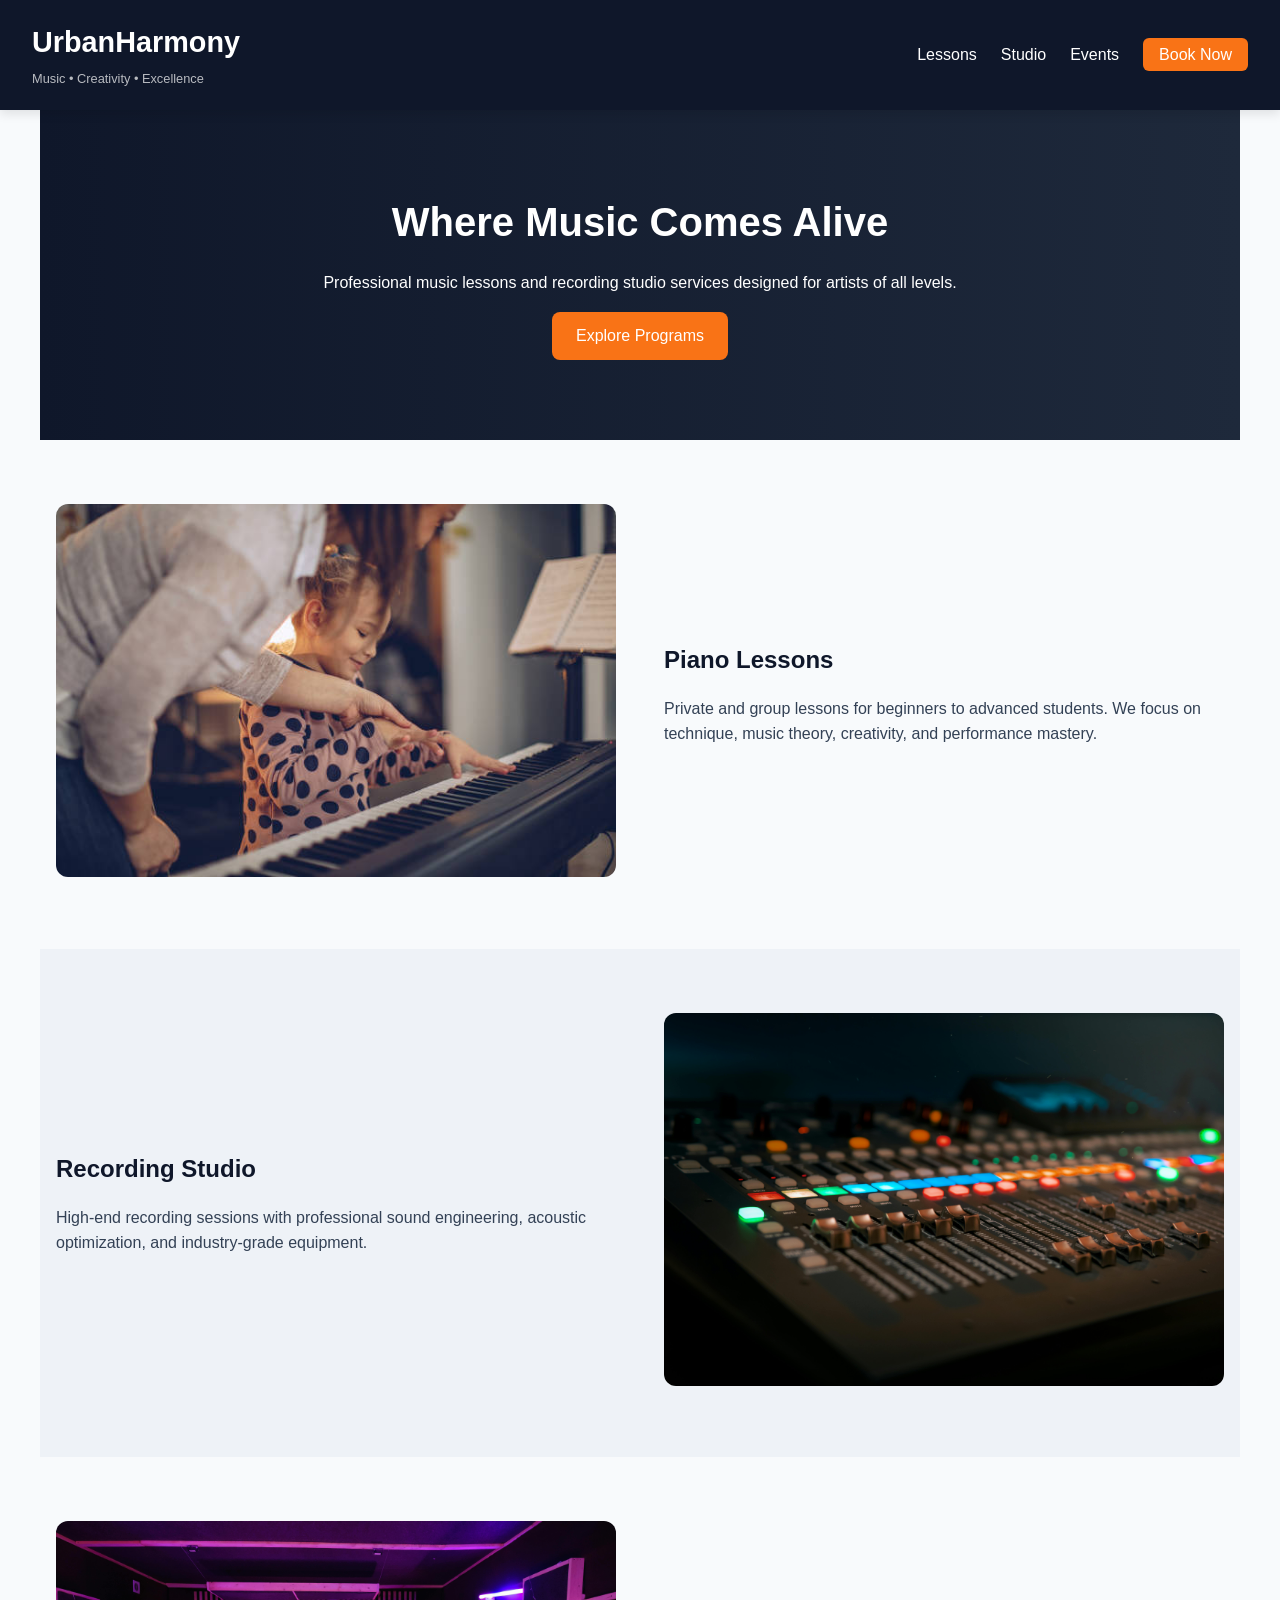
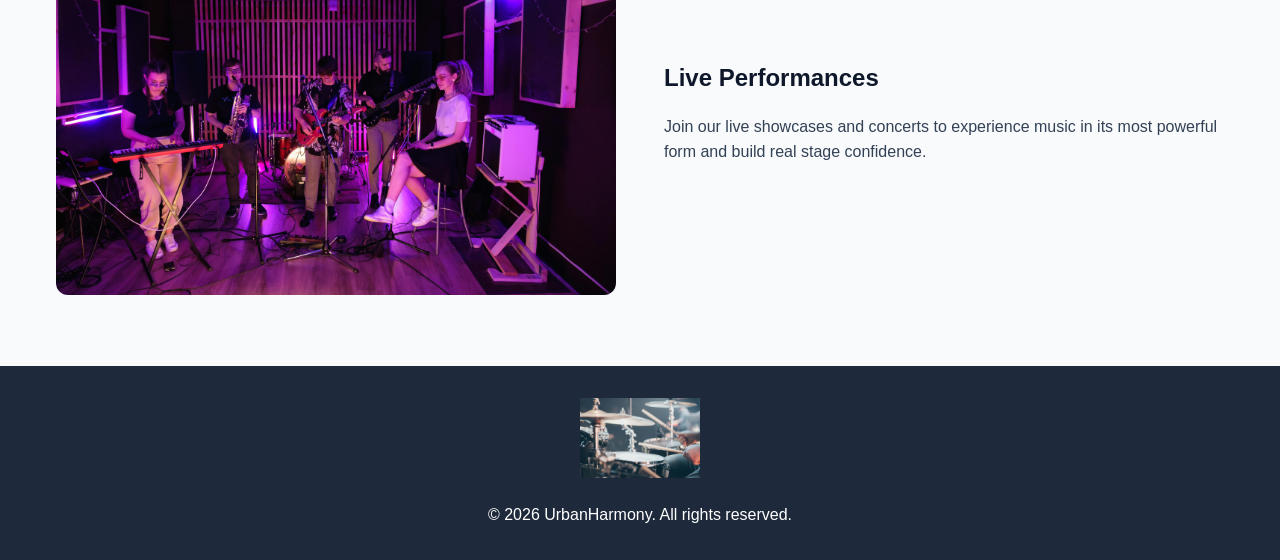
==== urbanharmony/index.html @ ebb67a0c "Add files via upload" ====
<!DOCTYPE html>
<html lang="en">
<head>
    <meta charset="UTF-8">
    <title>UrbanHarmony | Music School & Studio</title>
    <meta name="viewport" content="width=device-width, initial-scale=1.0">
    <link rel="stylesheet" href="styles.css">
</head>
<body>

<div class="page-container">

    <!-- HEADER -->
    <header class="header">
        <div class="brand">
            <h1>UrbanHarmony</h1>
            <span class="tagline">Music • Creativity • Excellence</span>
        </div>

        <nav class="navigation">
            <ul>
                <li><a href="#lessons">Lessons</a></li>
                <li><a href="#studio">Studio</a></li>
                <li><a href="#events">Events</a></li>
                <li><a href="#" class="btn-nav" id="open-booking">Book Now</a></li>
            </ul>
        </nav>
    </header>

    <!-- MAIN -->
    <main class="main-content">

        <section class="hero">
            <div class="hero-text">
                <h2>Where Music Comes Alive</h2>
                <p>Professional music lessons and recording studio services designed for artists of all levels.</p>
                <a href="#lessons" class="btn-primary">Explore Programs</a>
            </div>
        </section>

        <section id="lessons" class="content-section">
            <div class="section-grid">
                <div class="section-image">
                    <img src="images/piano-lessons.jpg" alt="Piano lesson">
                </div>
                <div class="section-text">
                    <h2>Piano Lessons</h2>
                    <p>Private and group lessons for beginners to advanced students. We focus on technique, music theory, creativity, and performance mastery.</p>
                </div>
            </div>
        </section>

        <section id="studio" class="content-section alt-section">
            <div class="section-grid">
                <div class="section-text">
                    <h2>Recording Studio</h2>
                    <p>High-end recording sessions with professional sound engineering, acoustic optimization, and industry-grade equipment.</p>
                </div>
                <div class="section-image">
                    <img src="images/recording-session.jpg" alt="Recording session">
                </div>
            </div>
        </section>

        <section id="events" class="content-section">
            <div class="section-grid">
                <div class="section-image">
                    <img src="images/live-performance.jpg" alt="Live performance">
                </div>
                <div class="section-text">
                    <h2>Live Performances</h2>
                    <p>Join our live showcases and concerts to experience music in its most powerful form and build real stage confidence.</p>
                </div>
            </div>
        </section>

    </main>

    <!-- FOOTER -->
    <footer class="footer">
        <div class="footer-content">
            <img src="images/footer-logo.jpg" alt="UrbanHarmony logo">
            <p>&copy; 2026 UrbanHarmony. All rights reserved.</p>
        </div>
    </footer>

</div>

<!-- BOOKING MODAL -->
<div class="modal" id="booking-modal">
    <div class="modal-content">
        <span class="close-btn" id="close-booking">&times;</span>

        <h2>Book a Session</h2>

        <form class="booking-form">
            <div class="form-group">
                <label>Full Name</label>
                <input type="text" required>
            </div>

            <div class="form-group">
                <label>Email</label>
                <input type="email" required>
            </div>

            <div class="form-group">
                <label>Service</label>
                <select>
                    <option>Piano Lessons</option>
                    <option>Recording Studio</option>
                    <option>Live Event Booking</option>
                </select>
            </div>

            <button type="submit" class="btn-primary">Submit Booking</button>
        </form>
    </div>
</div>

<script>
const openBtn = document.getElementById("open-booking");
const modal = document.getElementById("booking-modal");
const closeBtn = document.getElementById("close-booking");

openBtn.addEventListener("click", function(e) {
    e.preventDefault();
    modal.style.display = "flex";
    document.body.style.overflow = "hidden";
});

closeBtn.addEventListener("click", function() {
    modal.style.display = "none";
    document.body.style.overflow = "auto";
});

window.addEventListener("click", function(e) {
    if (e.target === modal) {
        modal.style.display = "none";
        document.body.style.overflow = "auto";
    }
});
</script>

</body>
</html>
---- urbanharmony/styles.css ----
/* ==============================
   GLOBAL SETTINGS
============================== */
html {
    scroll-behavior: smooth;
}

/* ==============================
   VARIABLES
============================== */
:root {
    --primary: #0f172a;
    --secondary: #1e293b;
    --accent: #f97316;
    --light: #f8fafc;
    --text: #334155;

    --font-main: 'Segoe UI', sans-serif;
    --max-width: 1200px;
    --transition: 0.3s ease;
}

/* ==============================
   RESET
============================== */
* {
    margin: 0;
    padding: 0;
    box-sizing: border-box;
}

body {
    font-family: var(--font-main);
    background: var(--light);
    color: var(--text);
    line-height: 1.6;
}

/* ==============================
   GRID LAYOUT
============================== */
.page-container {
    display: grid;
    grid-template-rows: auto 1fr auto;
    min-height: 100vh;
}

/* ==============================
   HEADER
============================== */
.header {
    background: var(--primary);
    color: white;
    display: flex;
    justify-content: space-between;
    align-items: center;
    padding: 1.5rem 2rem;
}

.brand h1 {
    font-size: 1.8rem;
}

.tagline {
    font-size: 0.8rem;
    opacity: 0.7;
}

.navigation ul {
    list-style: none;
    display: flex;
    gap: 1.5rem;
}

.navigation a {
    text-decoration: none;
    color: white;
    transition: var(--transition);
}

.navigation a:hover {
    color: var(--accent);
}

.btn-nav {
    background: var(--accent);
    padding: 0.5rem 1rem;
    border-radius: 6px;
    transition: var(--transition);
}

.btn-nav:hover {
    transform: translateY(-2px);
}

/* ==============================
   MAIN
============================== */
.main-content {
    max-width: var(--max-width);
    margin: 0 auto;
}

/* HERO */
.hero {
    background: linear-gradient(to right, var(--primary), var(--secondary));
    color: white;
    text-align: center;
    padding: 5rem 1rem;
}

.hero h2 {
    font-size: 2.5rem;
    margin-bottom: 1rem;
}

.btn-primary {
    display: inline-block;
    margin-top: 1rem;
    background: var(--accent);
    color: white;
    padding: 0.7rem 1.5rem;
    border-radius: 8px;
    text-decoration: none;
    transition: var(--transition);
    border: none;
    cursor: pointer;
}

.btn-primary:hover {
    transform: translateY(-3px);
}

/* SECTIONS */
.content-section {
    padding: 4rem 1rem;
}

.alt-section {
    background: #eef2f7;
}

.section-grid {
    display: grid;
    grid-template-columns: 1fr 1fr;
    gap: 3rem;
    align-items: center;
}

.section-image img {
    width: 100%;
    border-radius: 12px;
    transition: var(--transition);
}

.section-image img:hover {
    transform: scale(1.05);
}

.section-text h2 {
    margin-bottom: 1rem;
    color: var(--primary);
}

/* ==============================
   MODAL (BOOKING POPUP)
============================== */

.modal {
    display: none;
    position: fixed;
    inset: 0;
    background: rgba(0, 0, 0, 0.6);
    backdrop-filter: blur(4px);
    justify-content: center;
    align-items: center;
    z-index: 1000;
}

.modal-content {
    background: white;
    padding: 2rem;
    border-radius: 12px;
    width: 90%;
    max-width: 500px;
    position: relative;
    animation: fadeIn 0.3s ease;
}

.close-btn {
    position: absolute;
    top: 15px;
    right: 20px;
    font-size: 1.5rem;
    cursor: pointer;
}

/* FORM */
.booking-form {
    margin-top: 1.5rem;
    display: grid;
    gap: 1.2rem;
}

.form-group {
    display: flex;
    flex-direction: column;
}

.form-group label {
    margin-bottom: 0.4rem;
    font-weight: 500;
}

.form-group input,
.form-group select,
.form-group textarea {
    padding: 0.7rem;
    border-radius: 6px;
    border: 1px solid #ccc;
    font-family: var(--font-main);
}

.form-group input:focus,
.form-group select:focus,
.form-group textarea:focus {
    outline: none;
    border-color: var(--accent);
}

/* ANIMATION */
@keyframes fadeIn {
    from {
        opacity: 0;
        transform: translateY(-20px);
    }
    to {
        opacity: 1;
        transform: translateY(0);
    }
}

/* ==============================
   FOOTER
============================== */
.footer {
    background: var(--secondary);
    color: white;
    text-align: center;
    padding: 2rem 1rem;
}

.footer img {
    width: 120px;
    margin-bottom: 1rem;
}

/* ==============================
   RESPONSIVE
============================== */
@media (max-width: 992px) {
    .section-grid {
        grid-template-columns: 1fr;
    }

    .navigation ul {
        flex-direction: column;
        gap: 0.5rem;
    }
}

@media (max-width: 600px) {
    .hero h2 {
        font-size: 1.8rem;
    }

    .header {
        flex-direction: column;
        gap: 1rem;
    }
}

/* ==============================
   HEADER (STICKY)
============================== */
.header {
    background: var(--primary);
    color: white;
    display: flex;
    justify-content: space-between;
    align-items: center;
    padding: 1.2rem 2rem;

    position: sticky;
    top: 0;
    z-index: 999;

    box-shadow: 0 4px 10px rgba(0,0,0,0.1);
}
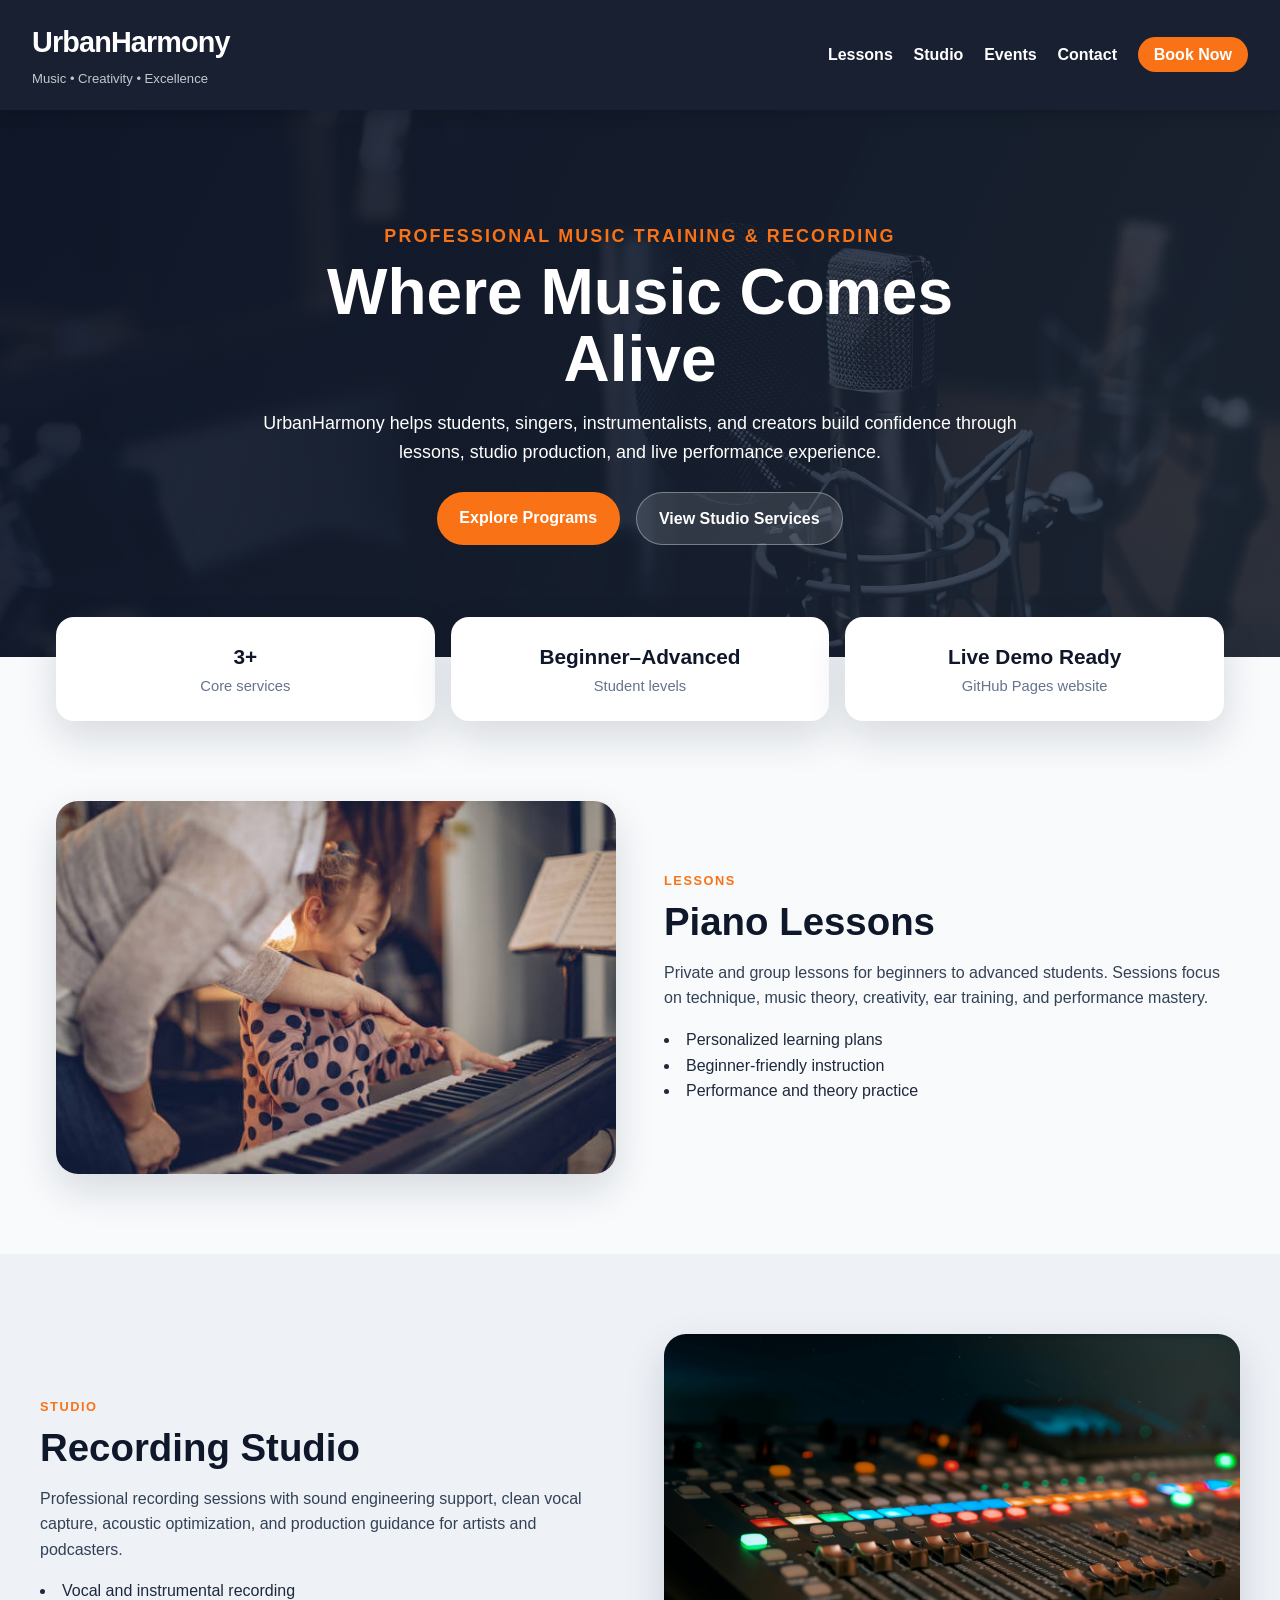
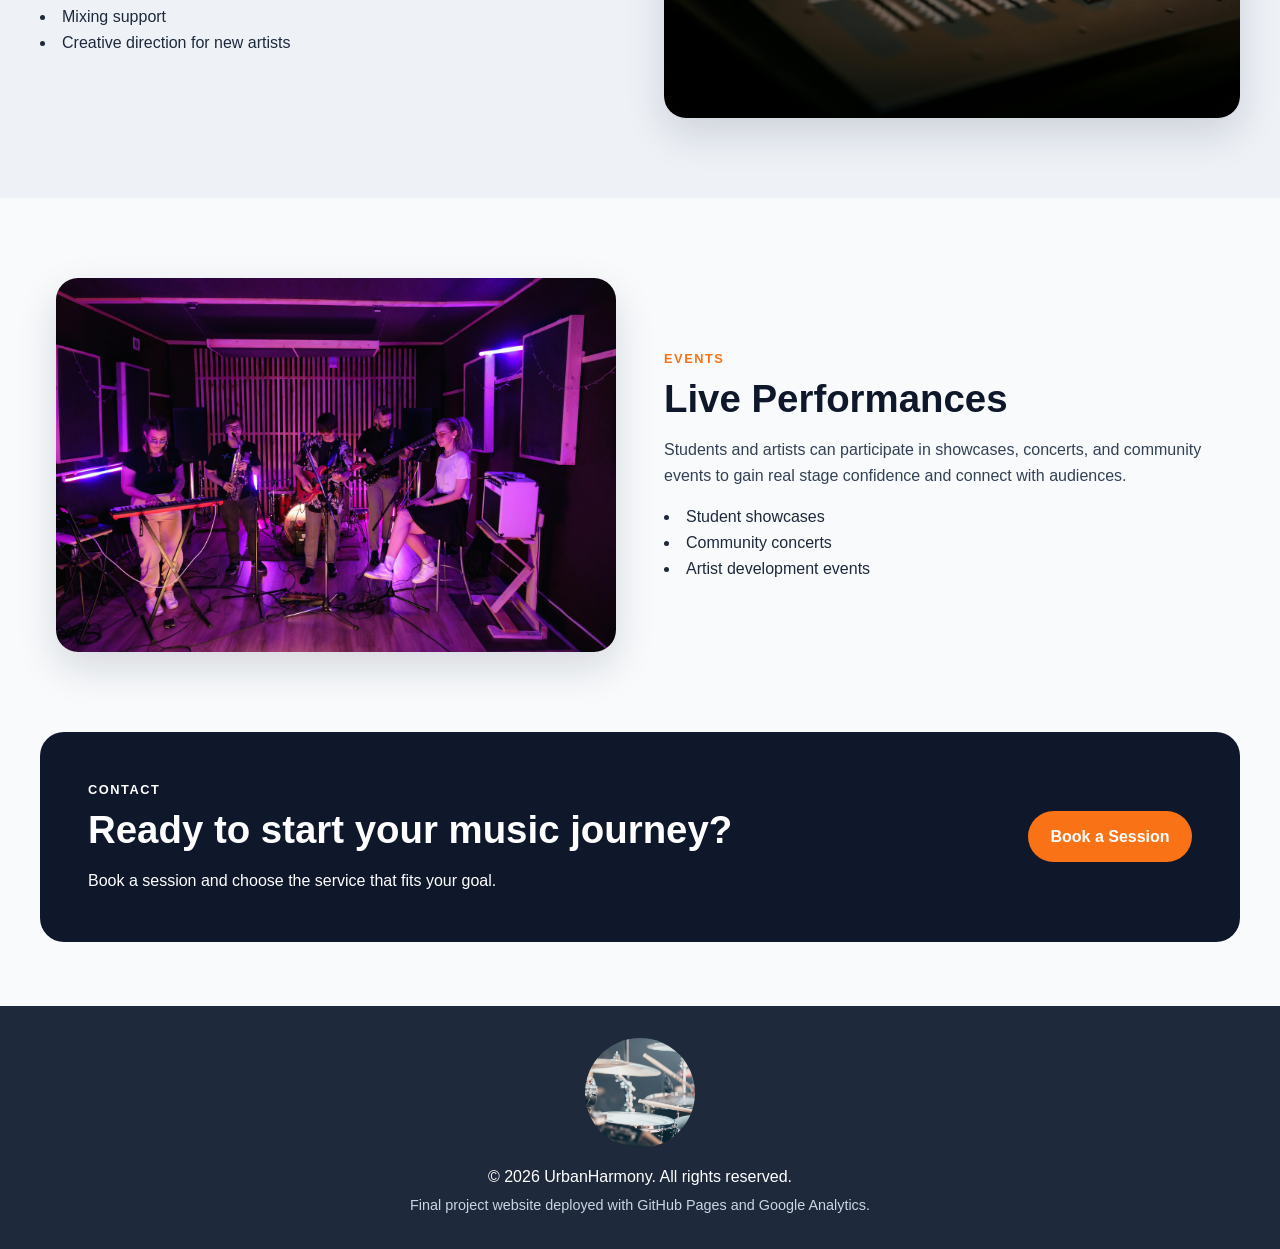
==== commit 0c43ce1a: "Add files via upload" ====
--- a/urbanharmony/index.html
+++ b/urbanharmony/index.html
@@ -1,146 +1,236 @@
-<!DOCTYPE html>
-<html lang="en">
-<head>
-    <meta charset="UTF-8">
-    <title>UrbanHarmony | Music School & Studio</title>
-    <meta name="viewport" content="width=device-width, initial-scale=1.0">
-    <link rel="stylesheet" href="styles.css">
-</head>
-<body>
-
-<div class="page-container">
-
-    <!-- HEADER -->
-    <header class="header">
-        <div class="brand">
-            <h1>UrbanHarmony</h1>
-            <span class="tagline">Music • Creativity • Excellence</span>
-        </div>
-
-        <nav class="navigation">
-            <ul>
-                <li><a href="#lessons">Lessons</a></li>
-                <li><a href="#studio">Studio</a></li>
-                <li><a href="#events">Events</a></li>
-                <li><a href="#" class="btn-nav" id="open-booking">Book Now</a></li>
-            </ul>
-        </nav>
-    </header>
-
-    <!-- MAIN -->
-    <main class="main-content">
-
-        <section class="hero">
-            <div class="hero-text">
-                <h2>Where Music Comes Alive</h2>
-                <p>Professional music lessons and recording studio services designed for artists of all levels.</p>
-                <a href="#lessons" class="btn-primary">Explore Programs</a>
-            </div>
-        </section>
-
-        <section id="lessons" class="content-section">
-            <div class="section-grid">
-                <div class="section-image">
-                    <img src="images/piano-lessons.jpg" alt="Piano lesson">
-                </div>
-                <div class="section-text">
-                    <h2>Piano Lessons</h2>
-                    <p>Private and group lessons for beginners to advanced students. We focus on technique, music theory, creativity, and performance mastery.</p>
-                </div>
-            </div>
-        </section>
-
-        <section id="studio" class="content-section alt-section">
-            <div class="section-grid">
-                <div class="section-text">
-                    <h2>Recording Studio</h2>
-                    <p>High-end recording sessions with professional sound engineering, acoustic optimization, and industry-grade equipment.</p>
-                </div>
-                <div class="section-image">
-                    <img src="images/recording-session.jpg" alt="Recording session">
-                </div>
-            </div>
-        </section>
-
-        <section id="events" class="content-section">
-            <div class="section-grid">
-                <div class="section-image">
-                    <img src="images/live-performance.jpg" alt="Live performance">
-                </div>
-                <div class="section-text">
-                    <h2>Live Performances</h2>
-                    <p>Join our live showcases and concerts to experience music in its most powerful form and build real stage confidence.</p>
-                </div>
-            </div>
-        </section>
-
-    </main>
-
-    <!-- FOOTER -->
-    <footer class="footer">
-        <div class="footer-content">
-            <img src="images/footer-logo.jpg" alt="UrbanHarmony logo">
-            <p>&copy; 2026 UrbanHarmony. All rights reserved.</p>
-        </div>
-    </footer>
-
-</div>
-
-<!-- BOOKING MODAL -->
-<div class="modal" id="booking-modal">
-    <div class="modal-content">
-        <span class="close-btn" id="close-booking">&times;</span>
-
-        <h2>Book a Session</h2>
-
-        <form class="booking-form">
-            <div class="form-group">
-                <label>Full Name</label>
-                <input type="text" required>
-            </div>
-
-            <div class="form-group">
-                <label>Email</label>
-                <input type="email" required>
-            </div>
-
-            <div class="form-group">
-                <label>Service</label>
-                <select>
-                    <option>Piano Lessons</option>
-                    <option>Recording Studio</option>
-                    <option>Live Event Booking</option>
-                </select>
-            </div>
-
-            <button type="submit" class="btn-primary">Submit Booking</button>
-        </form>
-    </div>
-</div>
-
-<script>
-const openBtn = document.getElementById("open-booking");
-const modal = document.getElementById("booking-modal");
-const closeBtn = document.getElementById("close-booking");
-
-openBtn.addEventListener("click", function(e) {
-    e.preventDefault();
-    modal.style.display = "flex";
-    document.body.style.overflow = "hidden";
-});
-
-closeBtn.addEventListener("click", function() {
-    modal.style.display = "none";
-    document.body.style.overflow = "auto";
-});
-
-window.addEventListener("click", function(e) {
-    if (e.target === modal) {
-        modal.style.display = "none";
-        document.body.style.overflow = "auto";
-    }
-});
-</script>
-
-</body>
-</html>
+<!DOCTYPE html>
+<html lang="en">
+<head>
+    <meta charset="UTF-8">
+    <meta name="viewport" content="width=device-width, initial-scale=1.0">
+    <meta name="description" content="UrbanHarmony is a professional music school and recording studio offering lessons, studio sessions, and live performance opportunities.">
+    <title>UrbanHarmony | Music School & Studio</title>
+
+    <!-- Google Analytics: replace G-XXXXXXXXXX with your real Measurement ID from Google Analytics. -->
+   <!-- Google tag (gtag.js) -->
+<script async src="https://www.googletagmanager.com/gtag/js?id=G-K4JQ4EY55C"></script>
+<script>
+  window.dataLayer = window.dataLayer || [];
+  function gtag(){dataLayer.push(arguments);}
+  gtag('js', new Date());
+
+  gtag('config', 'G-K4JQ4EY55C');
+</script>
+
+    <link rel="stylesheet" href="styles.css">
+</head>
+<body>
+<a class="skip-link" href="#main-content">Skip to main content</a>
+
+<div class="page-container">
+    <header class="header">
+        <div class="brand">
+            <h1>UrbanHarmony</h1>
+            <span class="tagline">Music • Creativity • Excellence</span>
+        </div>
+
+        <nav class="navigation" aria-label="Main navigation">
+            <ul>
+                <li><a href="#lessons">Lessons</a></li>
+                <li><a href="#studio">Studio</a></li>
+                <li><a href="#events">Events</a></li>
+                <li><a href="#contact">Contact</a></li>
+                <li><a href="#" class="btn-nav" id="open-booking">Book Now</a></li>
+            </ul>
+        </nav>
+    </header>
+
+    <main class="main-content" id="main-content">
+        <section class="hero">
+            <div class="hero-text">
+                <p class="hero-kicker">Professional Music Training & Recording</p>
+                <h2>Where Music Comes Alive</h2>
+                <p>UrbanHarmony helps students, singers, instrumentalists, and creators build confidence through lessons, studio production, and live performance experience.</p>
+                <div class="hero-actions">
+                    <a href="#lessons" class="btn-primary">Explore Programs</a>
+                    <a href="#studio" class="btn-secondary">View Studio Services</a>
+                </div>
+            </div>
+        </section>
+
+        <section class="stats-section" aria-label="UrbanHarmony highlights">
+            <div>
+                <strong>3+</strong>
+                <span>Core services</span>
+            </div>
+            <div>
+                <strong>Beginner–Advanced</strong>
+                <span>Student levels</span>
+            </div>
+            <div>
+                <strong>Live Demo Ready</strong>
+                <span>GitHub Pages website</span>
+            </div>
+        </section>
+
+        <section id="lessons" class="content-section">
+            <div class="section-grid">
+                <div class="section-image">
+                    <img src="images/piano-lessons.jpg" alt="Instructor giving piano lessons to a student">
+                </div>
+                <div class="section-text">
+                    <p class="section-label">Lessons</p>
+                    <h2>Piano Lessons</h2>
+                    <p>Private and group lessons for beginners to advanced students. Sessions focus on technique, music theory, creativity, ear training, and performance mastery.</p>
+                    <ul class="feature-list">
+                        <li>Personalized learning plans</li>
+                        <li>Beginner-friendly instruction</li>
+                        <li>Performance and theory practice</li>
+                    </ul>
+                </div>
+            </div>
+        </section>
+
+        <section id="studio" class="content-section alt-section">
+            <div class="section-grid reverse-on-mobile">
+                <div class="section-text">
+                    <p class="section-label">Studio</p>
+                    <h2>Recording Studio</h2>
+                    <p>Professional recording sessions with sound engineering support, clean vocal capture, acoustic optimization, and production guidance for artists and podcasters.</p>
+                    <ul class="feature-list">
+                        <li>Vocal and instrumental recording</li>
+                        <li>Mixing support</li>
+                        <li>Creative direction for new artists</li>
+                    </ul>
+                </div>
+                <div class="section-image">
+                    <img src="images/recording-session.jpg" alt="Artist recording music in a professional studio">
+                </div>
+            </div>
+        </section>
+
+        <section id="events" class="content-section">
+            <div class="section-grid">
+                <div class="section-image">
+                    <img src="images/live-performance.jpg" alt="Musician performing live on stage">
+                </div>
+                <div class="section-text">
+                    <p class="section-label">Events</p>
+                    <h2>Live Performances</h2>
+                    <p>Students and artists can participate in showcases, concerts, and community events to gain real stage confidence and connect with audiences.</p>
+                    <ul class="feature-list">
+                        <li>Student showcases</li>
+                        <li>Community concerts</li>
+                        <li>Artist development events</li>
+                    </ul>
+                </div>
+            </div>
+        </section>
+
+        <section id="contact" class="contact-section">
+            <div>
+                <p class="section-label">Contact</p>
+                <h2>Ready to start your music journey?</h2>
+                <p>Book a session and choose the service that fits your goal.</p>
+            </div>
+            <button class="btn-primary" id="open-booking-bottom" type="button">Book a Session</button>
+        </section>
+    </main>
+
+    <footer class="footer">
+        <div class="footer-content">
+            <img src="images/footer-logo.jpg" alt="UrbanHarmony logo">
+            <p>&copy; 2026 UrbanHarmony. All rights reserved.</p>
+            <p class="footer-note">Final project website deployed with GitHub Pages and Google Analytics.</p>
+        </div>
+    </footer>
+</div>
+
+<div class="modal" id="booking-modal" aria-hidden="true" role="dialog" aria-labelledby="booking-title">
+    <div class="modal-content">
+        <button class="close-btn" id="close-booking" type="button" aria-label="Close booking form">&times;</button>
+
+        <h2 id="booking-title">Book a Session</h2>
+        <p class="modal-intro">Complete the form below to request a lesson, studio session, or performance booking.</p>
+
+        <form class="booking-form" id="booking-form">
+            <div class="form-group">
+                <label for="full-name">Full Name</label>
+                <input id="full-name" type="text" required>
+            </div>
+
+            <div class="form-group">
+                <label for="email">Email</label>
+                <input id="email" type="email" required>
+            </div>
+
+            <div class="form-group">
+                <label for="service">Service</label>
+                <select id="service">
+                    <option>Piano Lessons</option>
+                    <option>Recording Studio</option>
+                    <option>Live Event Booking</option>
+                </select>
+            </div>
+
+            <button type="submit" class="btn-primary">Submit Booking</button>
+            <p class="form-message" id="form-message" role="status"></p>
+        </form>
+    </div>
+</div>
+
+<script>
+const openBtn = document.getElementById("open-booking");
+const openBottomBtn = document.getElementById("open-booking-bottom");
+const modal = document.getElementById("booking-modal");
+const closeBtn = document.getElementById("close-booking");
+const bookingForm = document.getElementById("booking-form");
+const formMessage = document.getElementById("form-message");
+
+function openModal(event) {
+    if (event) event.preventDefault();
+    modal.style.display = "flex";
+    modal.setAttribute("aria-hidden", "false");
+    document.body.style.overflow = "hidden";
+
+    if (typeof gtag === "function") {
+        gtag("event", "open_booking_modal", {
+            event_category: "engagement",
+            event_label: "Book Now"
+        });
+    }
+}
+
+function closeModal() {
+    modal.style.display = "none";
+    modal.setAttribute("aria-hidden", "true");
+    document.body.style.overflow = "auto";
+}
+
+openBtn.addEventListener("click", openModal);
+openBottomBtn.addEventListener("click", openModal);
+closeBtn.addEventListener("click", closeModal);
+
+window.addEventListener("click", function(e) {
+    if (e.target === modal) {
+        closeModal();
+    }
+});
+
+window.addEventListener("keydown", function(e) {
+    if (e.key === "Escape" && modal.style.display === "flex") {
+        closeModal();
+    }
+});
+
+bookingForm.addEventListener("submit", function(e) {
+    e.preventDefault();
+    formMessage.textContent = "Thank you. Your booking request has been received for demo purposes.";
+    bookingForm.reset();
+
+    if (typeof gtag === "function") {
+        gtag("event", "submit_booking_form", {
+            event_category: "lead",
+            event_label: "Booking Form"
+        });
+    }
+});
+</script>
+
+</body>
+</html>
--- a/urbanharmony/styles.css
+++ b/urbanharmony/styles.css
@@ -1,299 +1,452 @@
-/* ==============================
-   GLOBAL SETTINGS
-============================== */
-html {
-    scroll-behavior: smooth;
-}
-
-/* ==============================
-   VARIABLES
-============================== */
-:root {
-    --primary: #0f172a;
-    --secondary: #1e293b;
-    --accent: #f97316;
-    --light: #f8fafc;
-    --text: #334155;
-
-    --font-main: 'Segoe UI', sans-serif;
-    --max-width: 1200px;
-    --transition: 0.3s ease;
-}
-
-/* ==============================
-   RESET
-============================== */
-* {
-    margin: 0;
-    padding: 0;
-    box-sizing: border-box;
-}
-
-body {
-    font-family: var(--font-main);
-    background: var(--light);
-    color: var(--text);
-    line-height: 1.6;
-}
-
-/* ==============================
-   GRID LAYOUT
-============================== */
-.page-container {
-    display: grid;
-    grid-template-rows: auto 1fr auto;
-    min-height: 100vh;
-}
-
-/* ==============================
-   HEADER
-============================== */
-.header {
-    background: var(--primary);
-    color: white;
-    display: flex;
-    justify-content: space-between;
-    align-items: center;
-    padding: 1.5rem 2rem;
-}
-
-.brand h1 {
-    font-size: 1.8rem;
-}
-
-.tagline {
-    font-size: 0.8rem;
-    opacity: 0.7;
-}
-
-.navigation ul {
-    list-style: none;
-    display: flex;
-    gap: 1.5rem;
-}
-
-.navigation a {
-    text-decoration: none;
-    color: white;
-    transition: var(--transition);
-}
-
-.navigation a:hover {
-    color: var(--accent);
-}
-
-.btn-nav {
-    background: var(--accent);
-    padding: 0.5rem 1rem;
-    border-radius: 6px;
-    transition: var(--transition);
-}
-
-.btn-nav:hover {
-    transform: translateY(-2px);
-}
-
-/* ==============================
-   MAIN
-============================== */
-.main-content {
-    max-width: var(--max-width);
-    margin: 0 auto;
-}
-
-/* HERO */
-.hero {
-    background: linear-gradient(to right, var(--primary), var(--secondary));
-    color: white;
-    text-align: center;
-    padding: 5rem 1rem;
-}
-
-.hero h2 {
-    font-size: 2.5rem;
-    margin-bottom: 1rem;
-}
-
-.btn-primary {
-    display: inline-block;
-    margin-top: 1rem;
-    background: var(--accent);
-    color: white;
-    padding: 0.7rem 1.5rem;
-    border-radius: 8px;
-    text-decoration: none;
-    transition: var(--transition);
-    border: none;
-    cursor: pointer;
-}
-
-.btn-primary:hover {
-    transform: translateY(-3px);
-}
-
-/* SECTIONS */
-.content-section {
-    padding: 4rem 1rem;
-}
-
-.alt-section {
-    background: #eef2f7;
-}
-
-.section-grid {
-    display: grid;
-    grid-template-columns: 1fr 1fr;
-    gap: 3rem;
-    align-items: center;
-}
-
-.section-image img {
-    width: 100%;
-    border-radius: 12px;
-    transition: var(--transition);
-}
-
-.section-image img:hover {
-    transform: scale(1.05);
-}
-
-.section-text h2 {
-    margin-bottom: 1rem;
-    color: var(--primary);
-}
-
-/* ==============================
-   MODAL (BOOKING POPUP)
-============================== */
-
-.modal {
-    display: none;
-    position: fixed;
-    inset: 0;
-    background: rgba(0, 0, 0, 0.6);
-    backdrop-filter: blur(4px);
-    justify-content: center;
-    align-items: center;
-    z-index: 1000;
-}
-
-.modal-content {
-    background: white;
-    padding: 2rem;
-    border-radius: 12px;
-    width: 90%;
-    max-width: 500px;
-    position: relative;
-    animation: fadeIn 0.3s ease;
-}
-
-.close-btn {
-    position: absolute;
-    top: 15px;
-    right: 20px;
-    font-size: 1.5rem;
-    cursor: pointer;
-}
-
-/* FORM */
-.booking-form {
-    margin-top: 1.5rem;
-    display: grid;
-    gap: 1.2rem;
-}
-
-.form-group {
-    display: flex;
-    flex-direction: column;
-}
-
-.form-group label {
-    margin-bottom: 0.4rem;
-    font-weight: 500;
-}
-
-.form-group input,
-.form-group select,
-.form-group textarea {
-    padding: 0.7rem;
-    border-radius: 6px;
-    border: 1px solid #ccc;
-    font-family: var(--font-main);
-}
-
-.form-group input:focus,
-.form-group select:focus,
-.form-group textarea:focus {
-    outline: none;
-    border-color: var(--accent);
-}
-
-/* ANIMATION */
-@keyframes fadeIn {
-    from {
-        opacity: 0;
-        transform: translateY(-20px);
-    }
-    to {
-        opacity: 1;
-        transform: translateY(0);
-    }
-}
-
-/* ==============================
-   FOOTER
-============================== */
-.footer {
-    background: var(--secondary);
-    color: white;
-    text-align: center;
-    padding: 2rem 1rem;
-}
-
-.footer img {
-    width: 120px;
-    margin-bottom: 1rem;
-}
-
-/* ==============================
-   RESPONSIVE
-============================== */
-@media (max-width: 992px) {
-    .section-grid {
-        grid-template-columns: 1fr;
-    }
-
-    .navigation ul {
-        flex-direction: column;
-        gap: 0.5rem;
-    }
-}
-
-@media (max-width: 600px) {
-    .hero h2 {
-        font-size: 1.8rem;
-    }
-
-    .header {
-        flex-direction: column;
-        gap: 1rem;
-    }
-}
-
-/* ==============================
-   HEADER (STICKY)
-============================== */
-.header {
-    background: var(--primary);
-    color: white;
-    display: flex;
-    justify-content: space-between;
-    align-items: center;
-    padding: 1.2rem 2rem;
-
-    position: sticky;
-    top: 0;
-    z-index: 999;
-
-    box-shadow: 0 4px 10px rgba(0,0,0,0.1);
-}
+html {
+    scroll-behavior: smooth;
+}
+
+:root {
+    --primary: #0f172a;
+    --secondary: #1e293b;
+    --accent: #f97316;
+    --accent-dark: #ea580c;
+    --light: #f8fafc;
+    --soft: #eef2f7;
+    --white: #ffffff;
+    --text: #334155;
+    --muted: #64748b;
+    --font-main: 'Segoe UI', Arial, sans-serif;
+    --max-width: 1200px;
+    --transition: 0.3s ease;
+    --shadow: 0 16px 40px rgba(15, 23, 42, 0.14);
+}
+
+* {
+    margin: 0;
+    padding: 0;
+    box-sizing: border-box;
+}
+
+body {
+    font-family: var(--font-main);
+    background: var(--light);
+    color: var(--text);
+    line-height: 1.6;
+}
+
+img {
+    max-width: 100%;
+    display: block;
+}
+
+.skip-link {
+    position: absolute;
+    top: -50px;
+    left: 1rem;
+    background: var(--accent);
+    color: white;
+    padding: 0.7rem 1rem;
+    border-radius: 8px;
+    z-index: 2000;
+}
+
+.skip-link:focus {
+    top: 1rem;
+}
+
+.page-container {
+    display: grid;
+    grid-template-rows: auto 1fr auto;
+    min-height: 100vh;
+}
+
+.header {
+    background: rgba(15, 23, 42, 0.96);
+    color: white;
+    display: flex;
+    justify-content: space-between;
+    align-items: center;
+    padding: 1.2rem 2rem;
+    position: sticky;
+    top: 0;
+    z-index: 999;
+    box-shadow: 0 4px 14px rgba(0,0,0,0.18);
+    backdrop-filter: blur(10px);
+}
+
+.brand h1 {
+    font-size: 1.8rem;
+    letter-spacing: -0.03em;
+}
+
+.tagline {
+    font-size: 0.82rem;
+    opacity: 0.75;
+}
+
+.navigation ul {
+    list-style: none;
+    display: flex;
+    align-items: center;
+    gap: 1.3rem;
+}
+
+.navigation a {
+    text-decoration: none;
+    color: white;
+    transition: var(--transition);
+    font-weight: 600;
+}
+
+.navigation a:hover,
+.navigation a:focus {
+    color: var(--accent);
+}
+
+.btn-nav {
+    background: var(--accent);
+    padding: 0.55rem 1rem;
+    border-radius: 999px;
+}
+
+.btn-nav:hover,
+.btn-nav:focus {
+    background: var(--accent-dark);
+    color: white !important;
+    transform: translateY(-2px);
+}
+
+.main-content {
+    width: 100%;
+}
+
+.hero {
+    background: linear-gradient(115deg, rgba(15, 23, 42, 0.94), rgba(30, 41, 59, 0.78)), url("images/hero-studio.jpg") center/cover no-repeat;
+    color: white;
+    text-align: center;
+    padding: 7rem 1rem;
+}
+
+.hero-text {
+    max-width: 780px;
+    margin: 0 auto;
+}
+
+.hero-kicker,
+.section-label {
+    color: var(--accent);
+    font-weight: 800;
+    text-transform: uppercase;
+    letter-spacing: 0.12em;
+    font-size: 0.8rem;
+    margin-bottom: 0.5rem;
+}
+
+.hero h2 {
+    font-size: clamp(2.3rem, 5vw, 4.8rem);
+    line-height: 1.05;
+    margin-bottom: 1rem;
+}
+
+.hero p {
+    font-size: 1.12rem;
+}
+
+.hero-actions {
+    display: flex;
+    justify-content: center;
+    flex-wrap: wrap;
+    gap: 1rem;
+    margin-top: 1.6rem;
+}
+
+.btn-primary,
+.btn-secondary {
+    display: inline-block;
+    padding: 0.8rem 1.4rem;
+    border-radius: 999px;
+    text-decoration: none;
+    transition: var(--transition);
+    border: none;
+    cursor: pointer;
+    font: inherit;
+    font-weight: 800;
+}
+
+.btn-primary {
+    background: var(--accent);
+    color: white;
+}
+
+.btn-primary:hover,
+.btn-primary:focus {
+    background: var(--accent-dark);
+    transform: translateY(-3px);
+}
+
+.btn-secondary {
+    background: rgba(255,255,255,0.12);
+    color: white;
+    border: 1px solid rgba(255,255,255,0.35);
+}
+
+.btn-secondary:hover,
+.btn-secondary:focus {
+    background: white;
+    color: var(--primary);
+}
+
+.stats-section {
+    max-width: var(--max-width);
+    margin: -2.5rem auto 0;
+    padding: 0 1rem;
+    display: grid;
+    grid-template-columns: repeat(3, 1fr);
+    gap: 1rem;
+    position: relative;
+    z-index: 2;
+}
+
+.stats-section div {
+    background: white;
+    padding: 1.4rem;
+    border-radius: 18px;
+    box-shadow: var(--shadow);
+    text-align: center;
+}
+
+.stats-section strong {
+    color: var(--primary);
+    display: block;
+    font-size: 1.3rem;
+}
+
+.stats-section span {
+    color: var(--muted);
+    font-size: 0.92rem;
+}
+
+.content-section {
+    max-width: var(--max-width);
+    margin: 0 auto;
+    padding: 5rem 1rem;
+}
+
+.alt-section {
+    max-width: 100%;
+    background: var(--soft);
+}
+
+.alt-section .section-grid {
+    max-width: var(--max-width);
+    margin: 0 auto;
+}
+
+.section-grid {
+    display: grid;
+    grid-template-columns: 1fr 1fr;
+    gap: 3rem;
+    align-items: center;
+}
+
+.section-image img {
+    width: 100%;
+    min-height: 330px;
+    object-fit: cover;
+    border-radius: 22px;
+    box-shadow: var(--shadow);
+    transition: var(--transition);
+}
+
+.section-image img:hover {
+    transform: scale(1.025);
+}
+
+.section-text h2,
+.contact-section h2 {
+    margin-bottom: 1rem;
+    color: var(--primary);
+    font-size: clamp(1.8rem, 3vw, 2.6rem);
+    line-height: 1.15;
+}
+
+.feature-list {
+    margin-top: 1rem;
+    list-style-position: inside;
+    color: var(--secondary);
+}
+
+.contact-section {
+    max-width: var(--max-width);
+    margin: 0 auto 4rem;
+    padding: 3rem;
+    display: flex;
+    justify-content: space-between;
+    align-items: center;
+    gap: 2rem;
+    background: var(--primary);
+    color: white;
+    border-radius: 24px;
+}
+
+.contact-section h2,
+.contact-section p {
+    color: white;
+}
+
+.modal {
+    display: none;
+    position: fixed;
+    inset: 0;
+    background: rgba(0, 0, 0, 0.65);
+    backdrop-filter: blur(5px);
+    justify-content: center;
+    align-items: center;
+    z-index: 1000;
+    padding: 1rem;
+}
+
+.modal-content {
+    background: white;
+    padding: 2rem;
+    border-radius: 18px;
+    width: 100%;
+    max-width: 520px;
+    position: relative;
+    animation: fadeIn 0.3s ease;
+    box-shadow: var(--shadow);
+}
+
+.close-btn {
+    position: absolute;
+    top: 14px;
+    right: 18px;
+    font-size: 1.8rem;
+    cursor: pointer;
+    background: transparent;
+    border: none;
+    color: var(--secondary);
+}
+
+.modal-intro {
+    color: var(--muted);
+    margin-top: 0.5rem;
+}
+
+.booking-form {
+    margin-top: 1.5rem;
+    display: grid;
+    gap: 1.1rem;
+}
+
+.form-group {
+    display: flex;
+    flex-direction: column;
+}
+
+.form-group label {
+    margin-bottom: 0.4rem;
+    font-weight: 700;
+    color: var(--primary);
+}
+
+.form-group input,
+.form-group select {
+    padding: 0.75rem;
+    border-radius: 10px;
+    border: 1px solid #cbd5e1;
+    font-family: var(--font-main);
+    font-size: 1rem;
+}
+
+.form-group input:focus,
+.form-group select:focus {
+    outline: none;
+    border-color: var(--accent);
+    box-shadow: 0 0 0 3px rgba(249, 115, 22, 0.16);
+}
+
+.form-message {
+    color: #15803d;
+    font-weight: 700;
+    min-height: 22px;
+}
+
+@keyframes fadeIn {
+    from {
+        opacity: 0;
+        transform: translateY(-20px);
+    }
+    to {
+        opacity: 1;
+        transform: translateY(0);
+    }
+}
+
+.footer {
+    background: var(--secondary);
+    color: white;
+    text-align: center;
+    padding: 2rem 1rem;
+}
+
+.footer img {
+    width: 110px;
+    height: 110px;
+    object-fit: cover;
+    border-radius: 50%;
+    margin: 0 auto 1rem;
+}
+
+.footer-note {
+    color: #cbd5e1;
+    font-size: 0.9rem;
+    margin-top: 0.3rem;
+}
+
+@media (max-width: 900px) {
+    .header,
+    .navigation ul,
+    .contact-section {
+        flex-direction: column;
+    }
+
+    .navigation ul {
+        gap: 0.8rem;
+    }
+
+    .section-grid,
+    .stats-section {
+        grid-template-columns: 1fr;
+    }
+
+    .reverse-on-mobile .section-image {
+        order: -1;
+    }
+
+    .stats-section {
+        margin-top: 1rem;
+    }
+
+    .contact-section {
+        align-items: flex-start;
+        margin-left: 1rem;
+        margin-right: 1rem;
+        padding: 2rem;
+    }
+}
+
+@media (max-width: 600px) {
+    .header {
+        padding: 1rem;
+    }
+
+    .navigation ul {
+        align-items: center;
+    }
+
+    .hero {
+        padding: 5rem 1rem;
+    }
+
+    .content-section {
+        padding: 3.5rem 1rem;
+    }
+}
